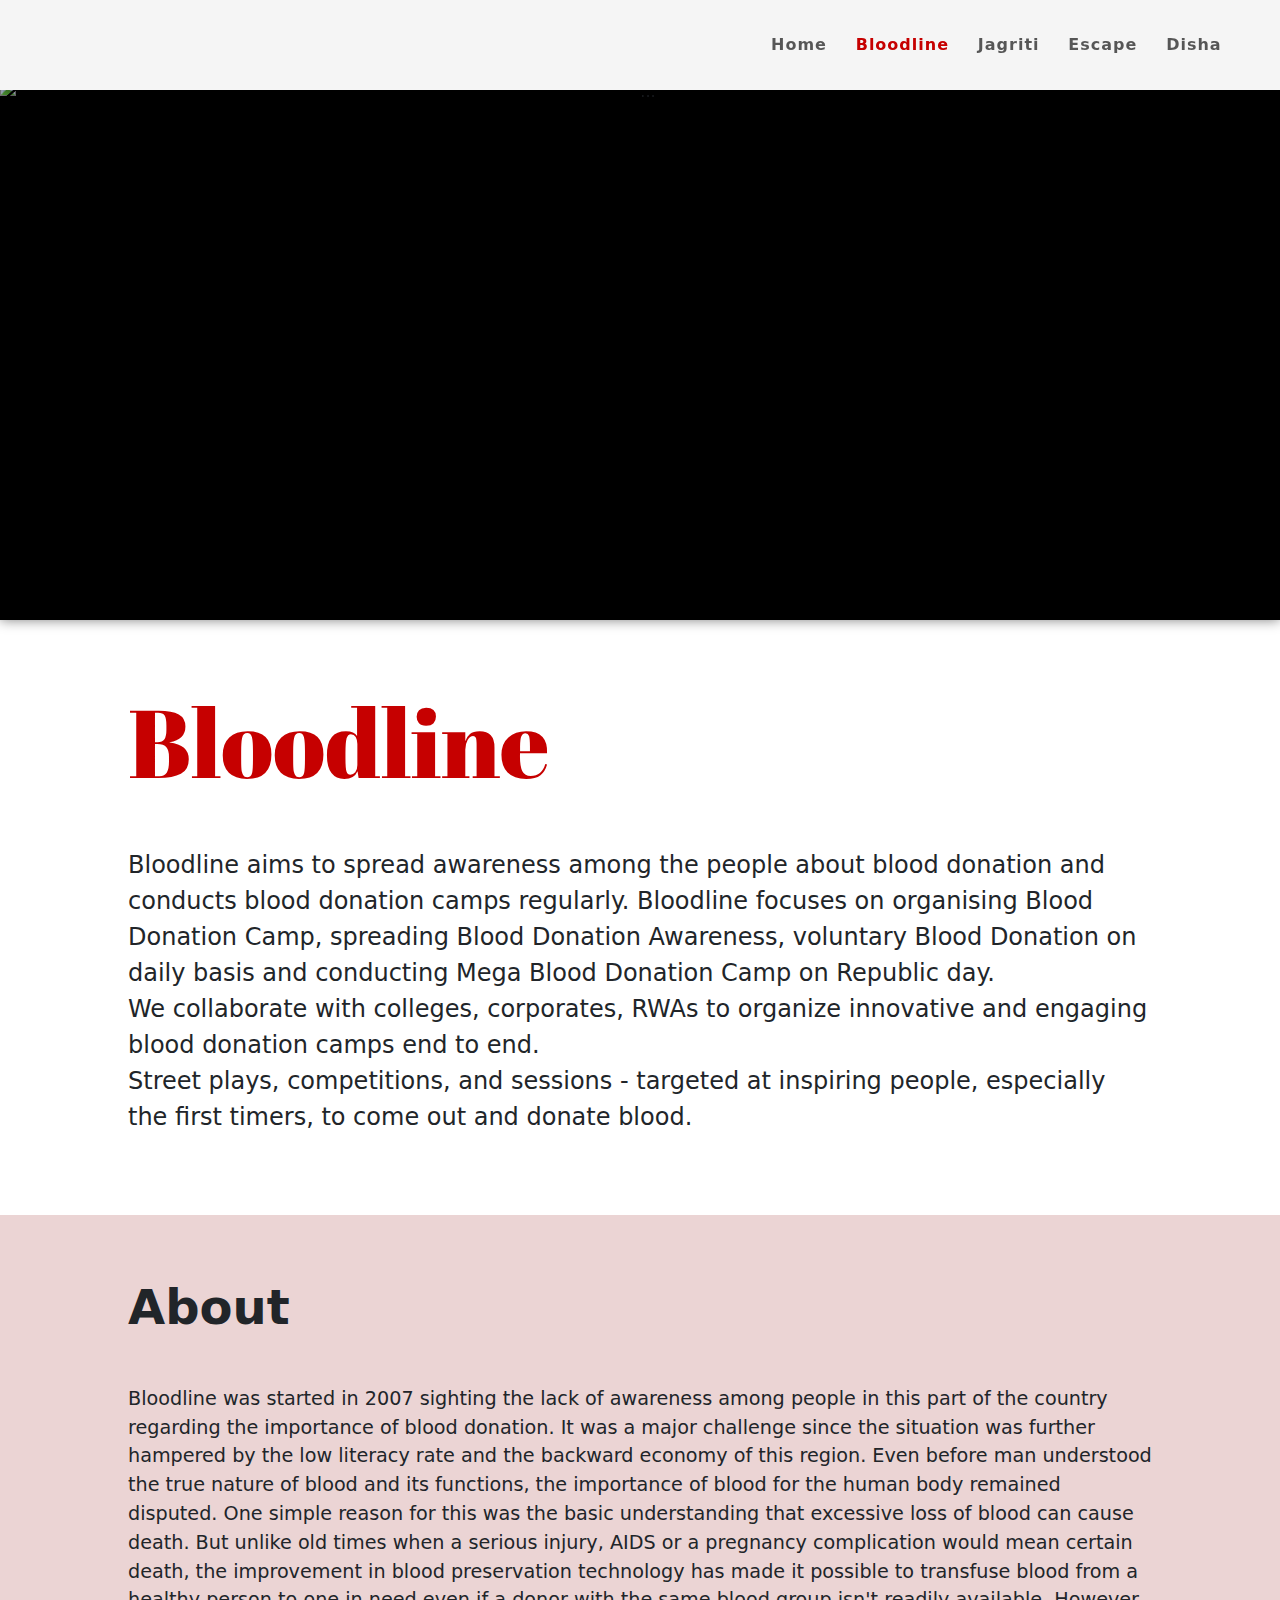
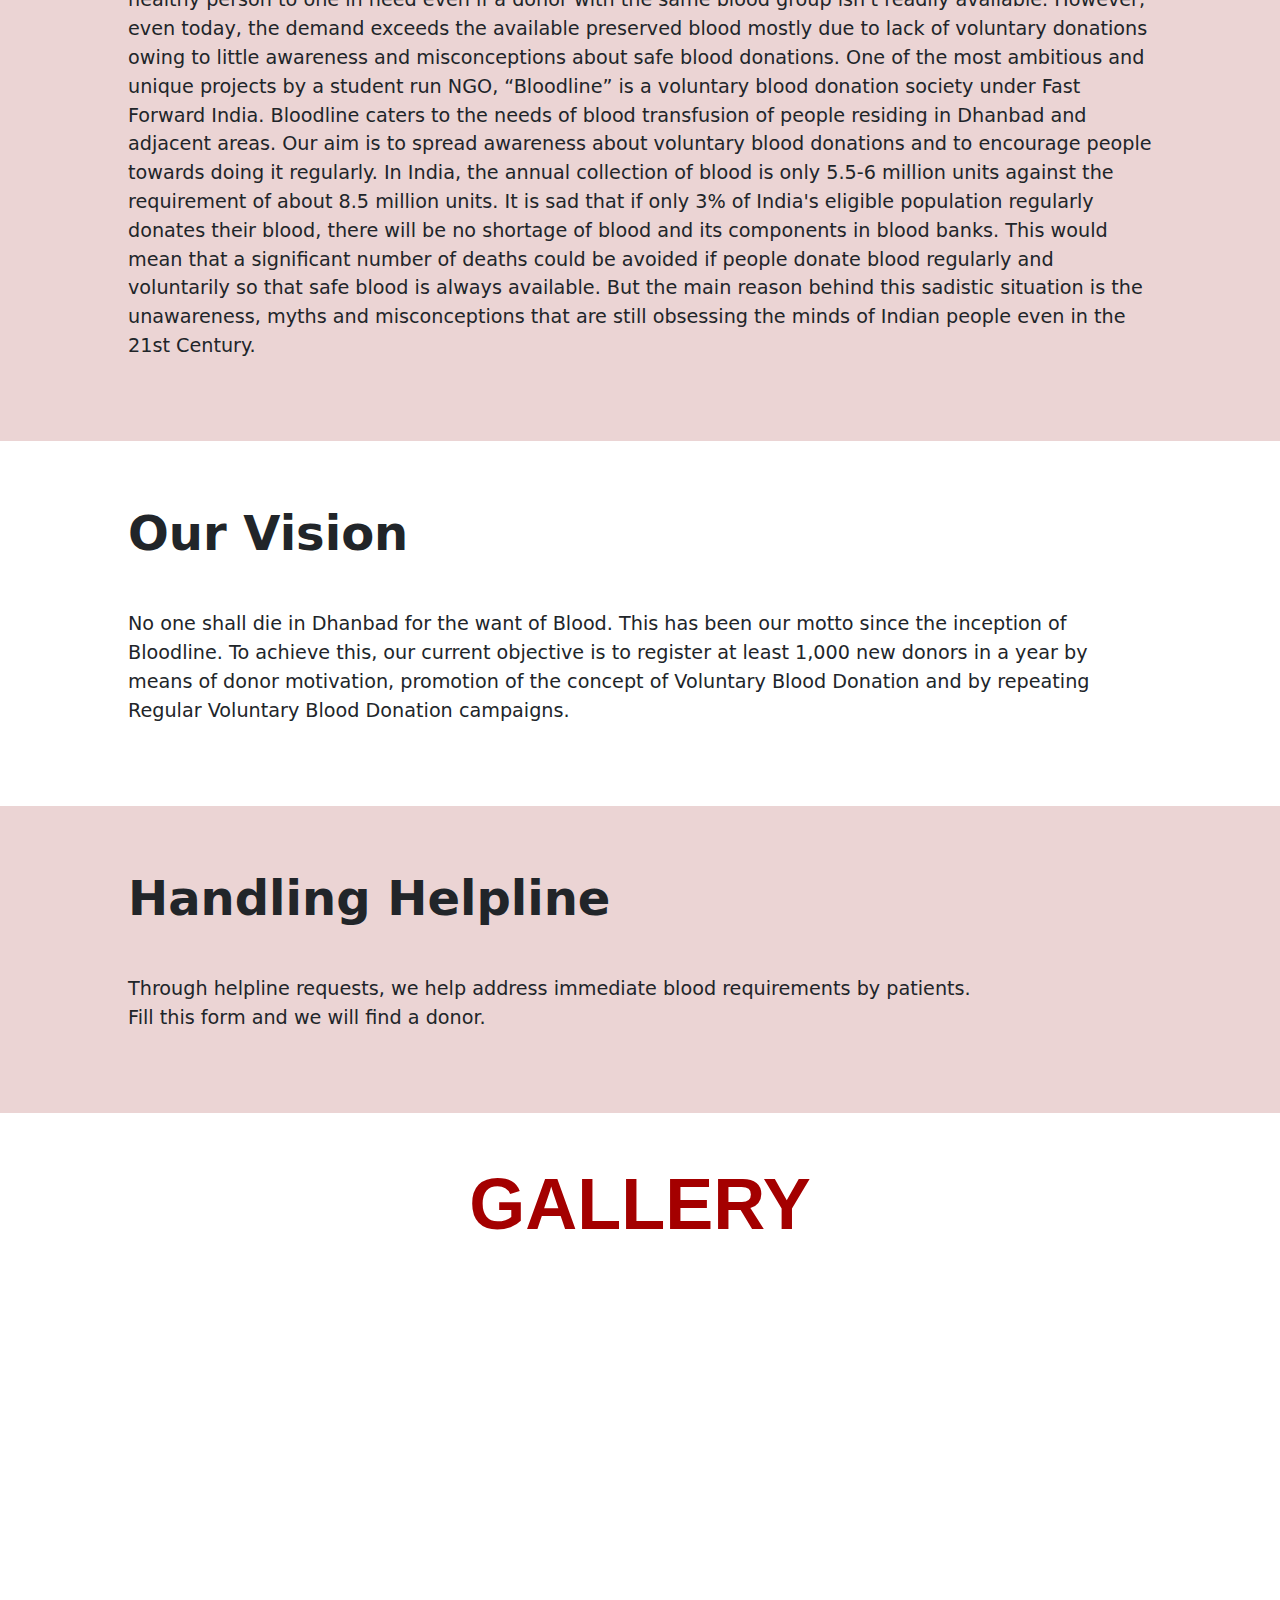
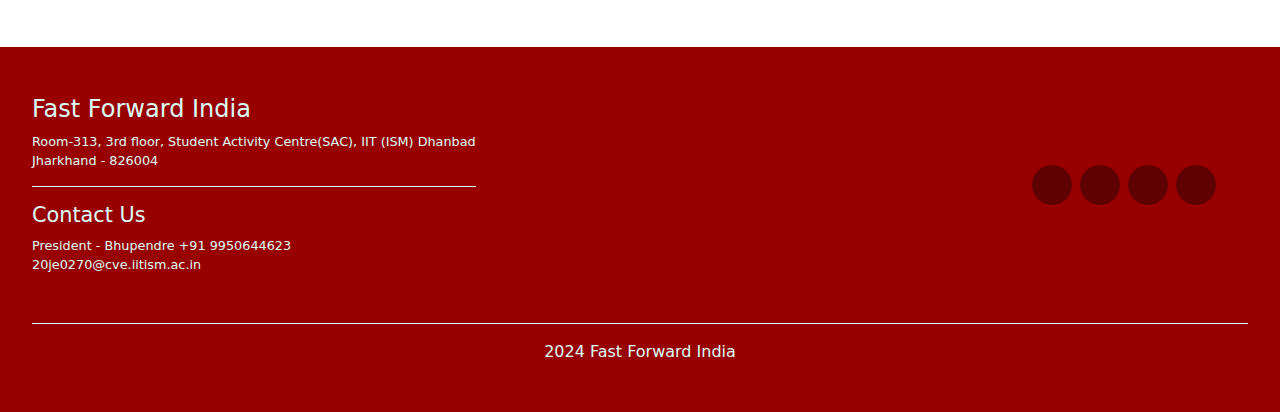
==== bloodline.html @ c29e9e85 "added more files" ====
<!DOCTYPE html>
<html lang="en">

<head>
    <meta charset="UTF-8">
    <meta name="viewport" content="width=device-width, initial-scale=1.0">
    <link rel="preconnect" href="https://fonts.googleapis.com">
    <link rel="preconnect" href="https://fonts.gstatic.com" crossorigin>
    <link href="https://fonts.googleapis.com/css2?family=Bebas+Neue&display=swap" rel="stylesheet">
    <link rel="stylesheet" href="	https://cdn.jsdelivr.net/npm/bootstrap@5.3.2/dist/css/bootstrap.min.css">
    <link rel="stylesheet" href="https://cdnjs.cloudflare.com/ajax/libs/font-awesome/6.5.1/css/all.min.css"
        integrity="sha512-DTOQO9RWCH3ppGqcWaEA1BIZOC6xxalwEsw9c2QQeAIftl+Vegovlnee1c9QX4TctnWMn13TZye+giMm8e2LwA=="
        crossorigin="anonymous" referrerpolicy="no-referrer" />
    <link rel="preconnect" href="https://fonts.googleapis.com">
    <link rel="preconnect" href="https://fonts.gstatic.com" crossorigin>
    <link
        href="https://fonts.googleapis.com/css2?family=Abril+Fatface&family=Montserrat:wght@300;400;500;600;700&family=Open+Sans&family=Playfair+Display:ital,wght@0,700;0,800;1,400;1,600;1,700&family=Poppins:wght@400;500&family=Roboto:wght@100;300;400;500;700&display=swap"
        rel="stylesheet">
    <title>Bloodline</title>
    <link rel="stylesheet" href="bloodline.css">
</head>

<body>
    <!-- navbar -->
    <nav class="navbar navbar-expand-md bg-body-tertiary fixed-top">
        <div class="container-fluid">
            <a class="navbar-brand" href="#">
                <img src="/images/FFI LOGO BLACK TRANSPARENT.png" alt="">
                <img src="/images/Logo-1 ISM.png" alt="">
            </a>
            <button class="navbar-toggler" type="button" data-bs-toggle="collapse" data-bs-target="#navbarNavDropdown"
                aria-controls="navbarNavDropdown" aria-expanded="false" aria-label="Toggle navigation">
                <span class="navbar-toggler-icon"></span>
            </button>
            <div class="collapse navbar-collapse" id="navbarNavDropdown">
                <div class="upper-nav" style="display: none;">
                    <button class="btn">Support a cause</button>
                </div>
                <ul class="navbar-nav">
                    <li class="nav-item">
                        <a class="nav-link" href="index.html">Home</a>
                    </li>
                    <!-- <li class="nav-item">
                        <a class="nav-link" href="about.html">About Us</a>
                    </li> -->
                    <li class="nav-item">
                        <a class="nav-link" href="bloodline.html" style="color: #c60000;">Bloodline</a>
                    </li>
                    <li class="nav-item">
                        <a class="nav-link" href="jagriti.html">Jagriti</a>
                    </li>
                    <li class="nav-item">
                        <a class="nav-link" href="escape.html">Escape</a>
                    </li>
                    <li class="nav-item">
                        <a class="nav-link" href="disha.html">Disha</a>
                    </li>

                </ul>
            </div>
        </div>
    </nav>


    <!-- <div class="top">
        
    </div> -->


    <!-- sliders -->

    <div id="carouselExampleAutoplaying" class="carousel slide" data-bs-ride="carousel">

        <div class="carousel-inner">
            <div class="carousel-item active">
                <center>
                    <img src="/images/Blood.png" class="d-block w-100" alt="...">
                </center>

            </div>

        </div>

    </div>

    <div class="info ">
        <h2>
            Bloodline
        </h2>
        <p>
            Bloodline aims to spread awareness among the people about blood donation and conducts blood donation camps
            regularly. Bloodline focuses on organising Blood Donation Camp, spreading Blood Donation Awareness,
            voluntary Blood Donation on daily basis and conducting Mega Blood Donation Camp on Republic day.
            <br>
            We collaborate with colleges, corporates, RWAs to organize innovative and engaging blood donation camps end
            to end.
            <br>
            Street plays, competitions, and sessions - targeted at inspiring people, especially the first timers, to
            come out and donate blood.
        </p>
    </div>

    <div class="common">
        <h2>
            About
        </h2>
        <p>
            Bloodline was started in 2007 sighting the lack of awareness among people in this part of the country
            regarding the importance of blood donation. It was a major challenge since the situation was further
            hampered by the low literacy rate and the backward economy of this region. Even before man understood the
            true nature of blood and its functions, the importance of blood for the human body remained disputed. One
            simple reason for this was the basic understanding that excessive loss of blood can cause death. But unlike
            old times when a serious injury, AIDS or a pregnancy complication would mean certain death, the improvement
            in blood preservation technology has made it possible to transfuse blood from a healthy person to one in
            need even if a donor with the same blood group isn't readily available. However, even today, the demand
            exceeds the available preserved blood mostly due to lack of voluntary donations owing to little awareness
            and misconceptions about safe blood donations. One of the most ambitious and unique projects by a student
            run NGO, “Bloodline” is a voluntary blood donation society under Fast Forward India. Bloodline caters to the
            needs of blood transfusion of people residing in Dhanbad and adjacent areas. Our aim is to spread awareness
            about voluntary blood donations and to encourage people towards doing it regularly. In India, the annual
            collection of blood is only 5.5-6 million units against the requirement of about 8.5 million units. It is
            sad that if only 3% of India's eligible population regularly donates their blood, there will be no shortage
            of blood and its components in blood banks. This would mean that a significant number of deaths could be
            avoided if people donate blood regularly and voluntarily so that safe blood is always available. But the
            main reason behind this sadistic situation is the unawareness, myths and misconceptions that are still
            obsessing the minds of Indian people even in the 21st Century.
        </p>
    </div>

    <div class="common">
        <h2>
            Our Vision
        </h2>
        <p>
            No one shall die in Dhanbad for the want of Blood. This has been our motto since the inception of Bloodline.
            To achieve this, our current objective is to register at least 1,000 new donors in a year by means of donor
            motivation, promotion of the concept of Voluntary Blood Donation and by repeating Regular Voluntary Blood
            Donation campaigns.
        </p>
    </div>

    <div class="common">
        <h2>
            Handling Helpline
        </h2>
        <p>
            Through helpline requests, we help address immediate blood requirements by patients. <br>
            Fill this form and we will find a donor.
            
        </p>
    </div>


    <!-- gallery -->

    <div class="gallery">
        <h1>GALLERY</h1>
        <div class="slider">
            <div class="slider-track">
                <div class="slide" style="background: url(/images/blood1.webp);"></div>
                <div class="slide" style="background: url(/images/blood2.webp);"></div>
                <div class="slide" style="background: url(/images/blood3.webp);"></div>
                <div class="slide" style="background: url(/images/blood4.webp);"></div>
                <div class="slide" style="background: url(/images/blood5.jpeg.jpg);"></div>
                <div class="slide" style="background: url(/images/blood6.jpeg.jpg);"></div>
                <div class="slide" style="background: url(/images/blood3.webp);"></div>
                

                <div class="slide" style="background: url(/images/blood1.webp);"></div>
                <div class="slide" style="background: url(/images/blood2.webp);"></div>
                <div class="slide" style="background: url(/images/blood3.webp);"></div>
                <div class="slide" style="background: url(/images/blood4.jpeg);"></div>
                <div class="slide" style="background: url(/images/blood5.jpeg.jpg);"></div>
                <div class="slide" style="background: url(/images/blood6.jpeg.jpg);"></div>
                <div class="slide" style="background: url(/images/blood3.webp);"></div>
                
            </div>
        </div>
    </div>


    <!-- footer -->

    <footer id="footer">
        <div class="footer">
            <div class="contact-us">
                <div class="address">
                    <h3>Fast Forward India</h3>
                    <p>Room-313, 3rd floor, Student Activity Centre(SAC), IIT (ISM) Dhanbad</p>
                    <p>Jharkhand - 826004</p>
                </div>
                <div class="contacts">
                    <h3>Contact Us</h3>
                    <p>President - Bhupendre <i class="fa fa-phone"></i> +91 9950644623</p>
                    <p><i class="fa-solid fa-envelope"></i> 20je0270@cve.iitism.ac.in</p>
                </div>
            </div>
            <div class="social-media">
                <div class="icons">
                    <i class="fa-brands fa-facebook-f"></i>
                </div>
                <div class="icons">
                    <i class="fa-brands fa-twitter"></i>
                </div>
                <div class="icons">
                    <i class="fa-brands fa-linkedin-in"></i>
                </div>
                <div class="icons">
                    <i class="fa-brands fa-instagram"></i>
                </div>
            </div>
        </div>
        <div class="line">
            <div class="innerline"></div>
        </div>
        <div class="copyright" style="margin-top: 1rem;">
            <p style="color: #DAFFFB; text-align: center;"><i class="fa-regular fa-copyright"> </i>2024 Fast Forward
                India</p>
        </div>
    </footer>


    <script src="	https://cdn.jsdelivr.net/npm/bootstrap@5.3.2/dist/js/bootstrap.bundle.min.js"></script>
</body>

</html>
---- bloodline.css ----
body {
    scroll-behavior: smooth;
}


.navbar {
    background-color: whitesmoke !important;
    box-shadow: 0 0px 24px black;
}

.navbar-brand {
    display: flex;
    align-items: center;
    gap: 1rem;
    margin-left: 2rem;
}

.navbar-brand img {
    height: 4rem;
}

.collapse {
    display: flex;
    flex-direction: column;
    justify-content: flex-end;
    align-items: flex-end;
    margin-right: 2rem;
}


.upper-nav .btn {
    background-color: #176B87;
    color: #DAFFFB;
    box-shadow: 2px 2px 8px grey;
    padding: .3rem .8rem;
    transition: .2s;
    margin: .4rem 0;
}

.upper-nav .btn:hover {
    background-color: #860101;
    cursor: pointer;
    /* font-weight: 700; */
    transform: scale(1.04);
    box-shadow: 2px 2px 8px rgb(105, 105, 105);
}

.collapse ul li {
    margin: 0 .4rem;
}


.collapse ul li a {
    transition: .2s;
    letter-spacing: 1px;
    font-weight: 600;
}

.collapse ul li a:hover {
    color:#c60000;
    cursor: pointer;
}

.dropdown-menu {
    box-shadow: 0 0 8px gray;
    border: none !important;
}




/* caroesel */


.carousel {
    max-height: 90vh !important;
    min-height: 60vh !important;
    margin-top: 5rem;
    box-shadow: 0 0 12px grey;
    background-color: black;
    position: relative;
}

.carousel-inner {
    max-height: 90vh !important;
    min-height: 60vh !important;
}


.carousel-item {
    min-height: 60vh;
    max-height: 90vh;

}

.carousel-item img {
    min-height: 60vh;
}





.info {
    padding: 4rem 8rem;

}

.info h2 {
    margin-bottom: 3rem;
    font-family: 'Abril Fatface', serif;
    color: #c60000;
    font-size: 6rem;
}


.info p {
    font-size: 1.5rem;
}

.common {
    padding: 4rem 8rem;

}

.common h2 {
    margin-bottom: 3rem;
    font-size: 3rem;
    font-weight: 800;
}

.common p {
    font-size: 1.2rem;
}

.common:nth-of-type(odd) {
    background-color:#ebd4d4;
}


/* gallery */


.gallery {
    background-color: white;
    padding: 3rem;
}

.gallery h1 {
    color: #a40000;
    font-size: 8vh;
    font-weight: 700;
    text-align: center;
    margin-bottom: 2rem;
    font-family: Arial, Helvetica, sans-serif;
}

.slider {
    overflow: hidden;
    -webkit-mask: linear-gradient(90deg, transparent, white, 20%, white 80%, transparent);
    mask: linear-gradient(90deg, transparent, white, 20%, white 80%, transparent);
}

.slider .slider-track {
    display: flex;
    gap: 2rem;
    width: calc(20rem * 14);
    animation: slide 15s linear infinite;

}

/* .slider .slider-track:hover{
    animation-play-state: paused;
} */
.slider .slider-track .slide {
    width: 20rem;
    height: 20rem;
    background-size: cover !important;
}

@keyframes slide {
    0% {
        transform: translate(0);
    }

    100% {
        transform: translate(calc(-20rem*7));
    }
}


/* footer */

footer {
    background-color: #980000;
    padding-bottom: 2rem;
}

.footer {
    display: flex;
    flex-wrap: wrap;
    justify-content: space-between;
    background-color: #980000;
    padding: 3rem 2rem;

}

.footer .contact-us {
    color: #DAFFFB;
    display: flex;
    flex-direction: column;
    justify-content: center;
}

.footer .contact-us .address {
    border-bottom: 1px solid #DAFFFB;
    padding-bottom: 1rem;
    margin-bottom: 1rem;
}

.footer .contact-us .address h3 {
    font-size: 1.5rem;
}

.footer .contact-us .address p {
    font-size: .8rem;
    margin: 0;
}


.footer .contact-us .contacts h3 {
    font-size: 1.3rem;
}

.footer .contact-us .contacts p {
    font-size: .8rem;
    margin: 0;
}

.footer .social-media {
    display: flex;
    align-items: center;
    gap: .5rem;
    margin: 2rem;
}

.footer .social-media .icons {
    background-color: #5f0101;
    padding: .5rem;
    height: 2.5rem;
    width: 2.5rem;
    border-radius: 50%;
    text-align: center;
}

.footer .social-media .icons i {
    color: #DAFFFB;
}

footer .line {
    height: 1px;
    background-color: #980000;
    padding: 0 2rem;
}

footer .line .innerline {
    background-color: #DAFFFB;
    height: 100%;
}
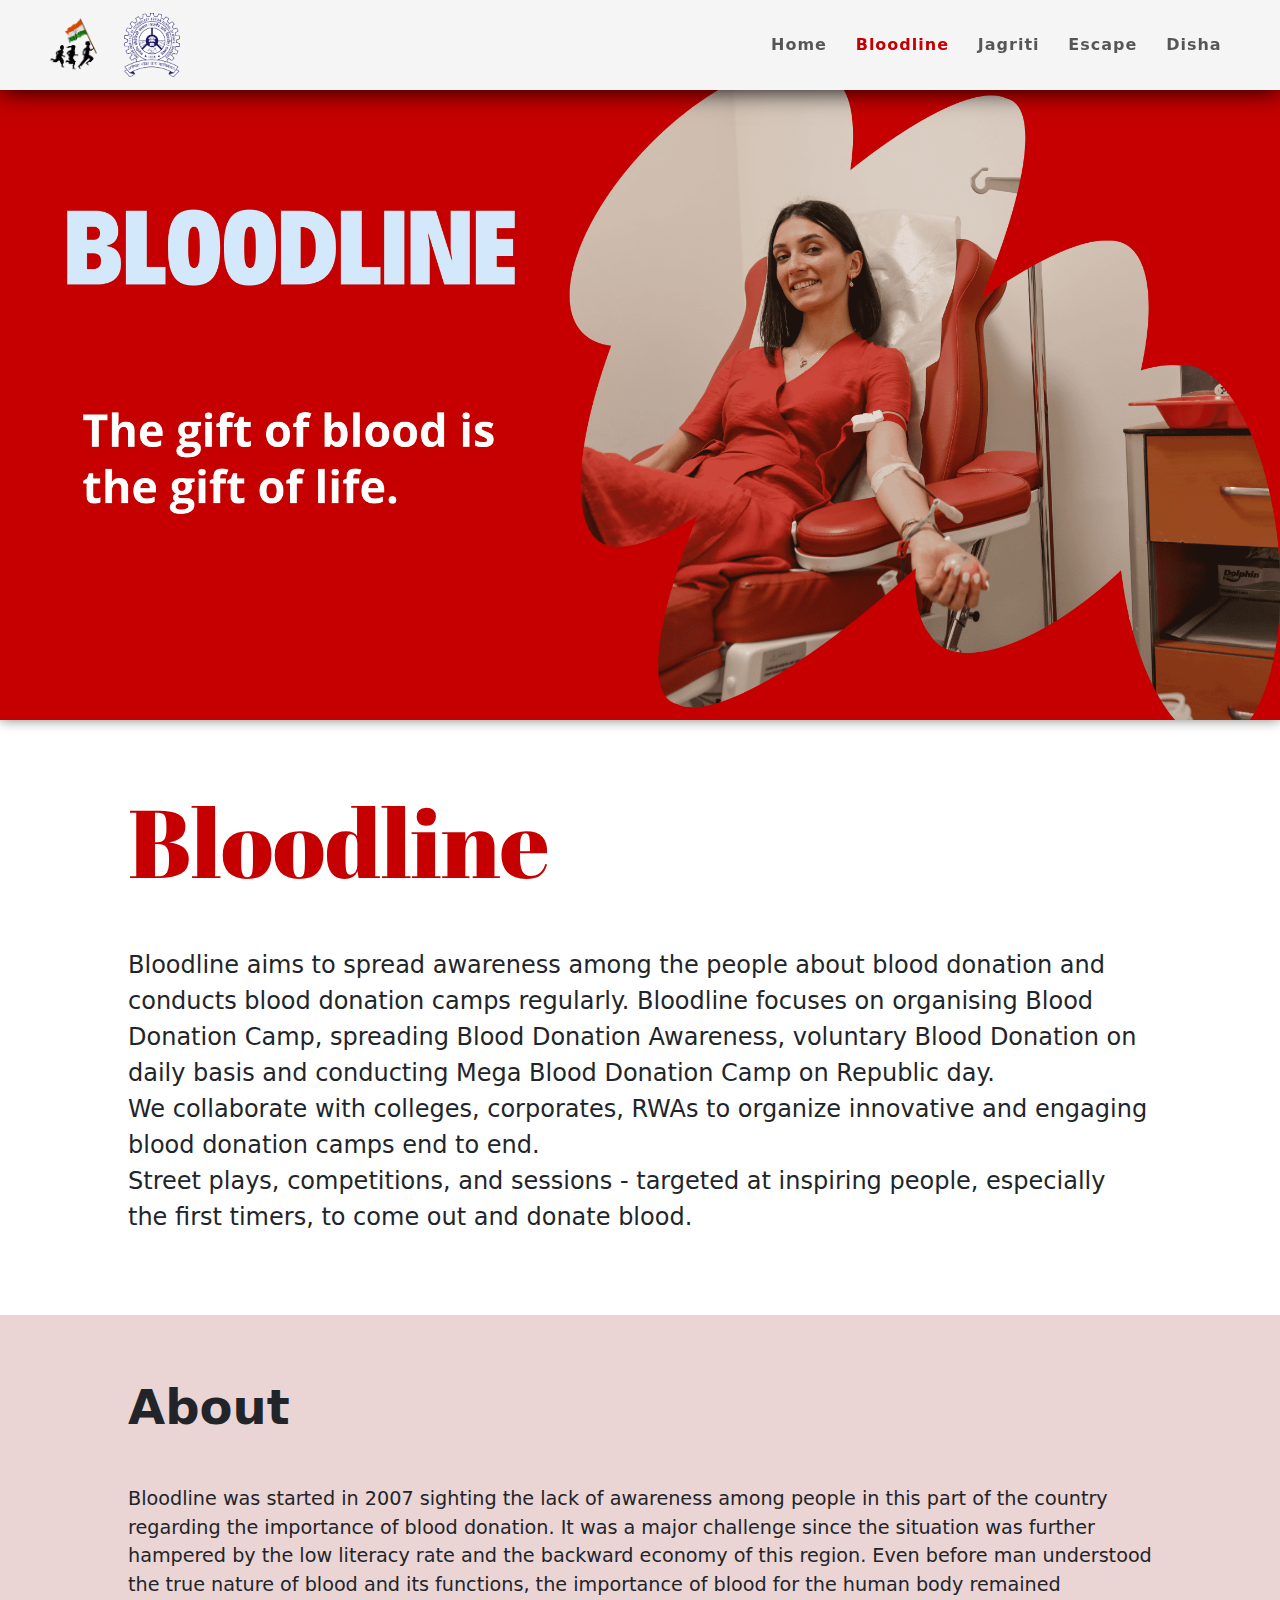
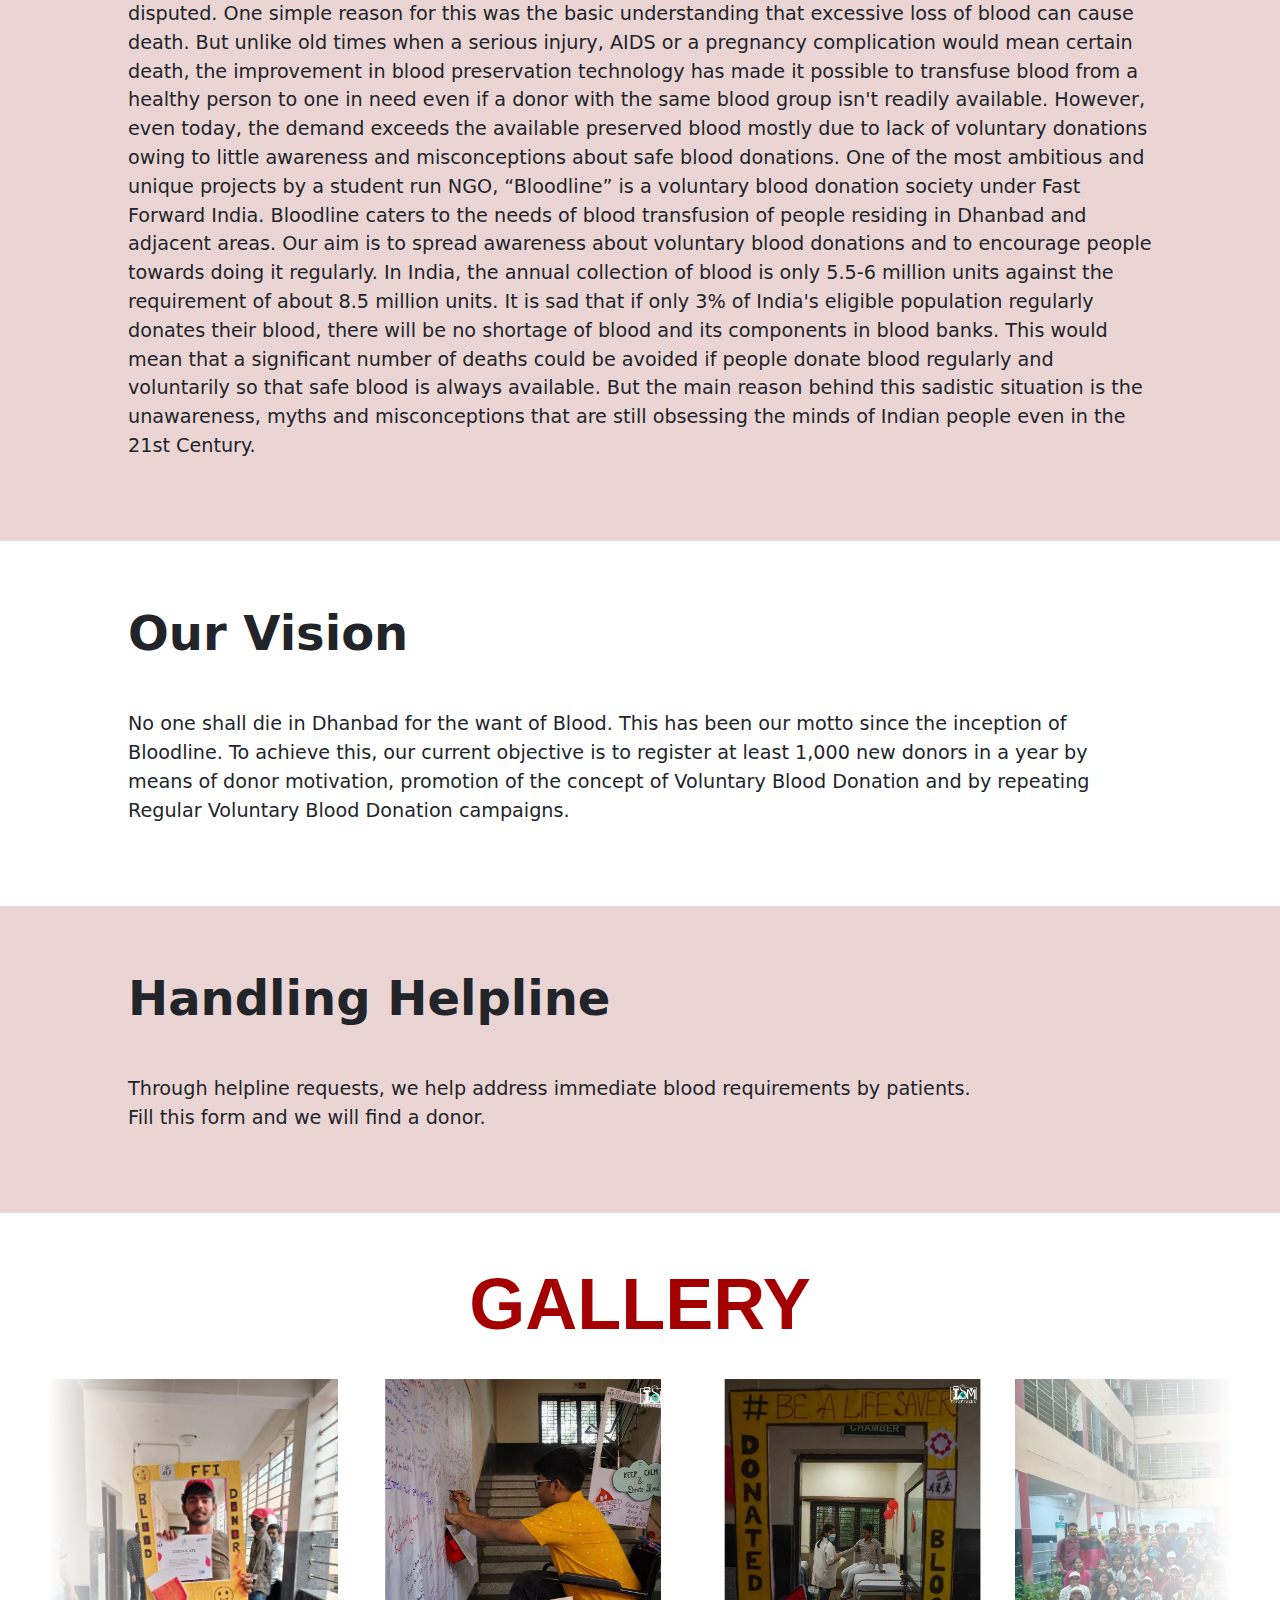
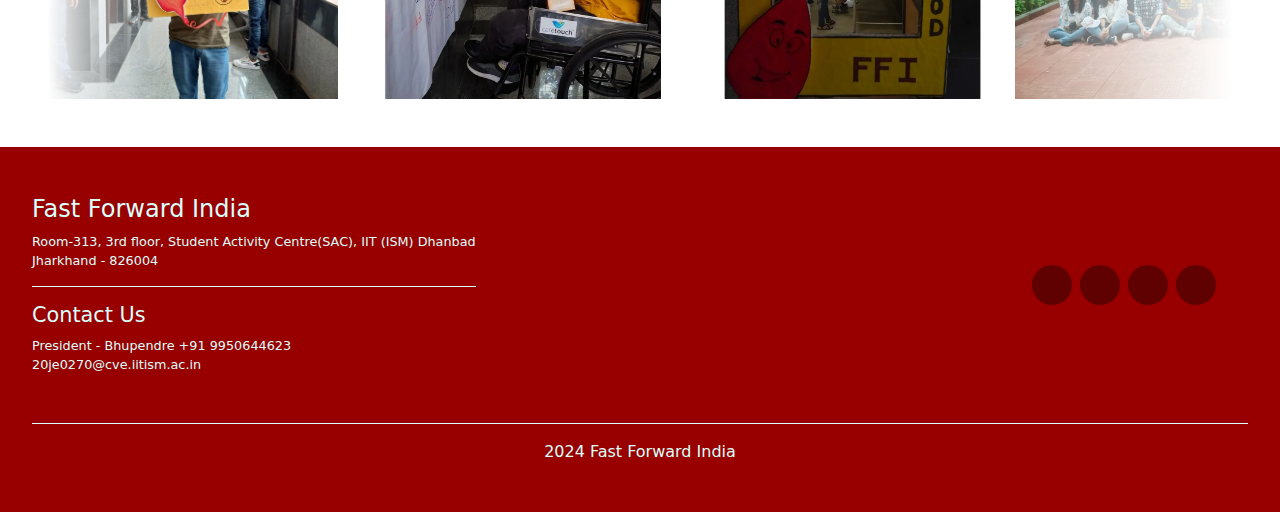
==== commit f854a529: "Update bloodline.html" ====
--- a/bloodline.html
+++ b/bloodline.html
@@ -25,8 +25,8 @@
     <nav class="navbar navbar-expand-md bg-body-tertiary fixed-top">
         <div class="container-fluid">
             <a class="navbar-brand" href="#">
-                <img src="/images/FFI LOGO BLACK TRANSPARENT.png" alt="">
-                <img src="/images/Logo-1 ISM.png" alt="">
+                <img src="./images/FFI LOGO BLACK TRANSPARENT.png" alt="">
+                <img src="./images/Logo-1 ISM.png" alt="">
             </a>
             <button class="navbar-toggler" type="button" data-bs-toggle="collapse" data-bs-target="#navbarNavDropdown"
                 aria-controls="navbarNavDropdown" aria-expanded="false" aria-label="Toggle navigation">
@@ -74,7 +74,7 @@
         <div class="carousel-inner">
             <div class="carousel-item active">
                 <center>
-                    <img src="/images/Blood.png" class="d-block w-100" alt="...">
+                    <img src="./images/Blood.png" class="d-block w-100" alt="...">
                 </center>
 
             </div>
@@ -157,22 +157,22 @@
         <h1>GALLERY</h1>
         <div class="slider">
             <div class="slider-track">
-                <div class="slide" style="background: url(/images/blood1.webp);"></div>
-                <div class="slide" style="background: url(/images/blood2.webp);"></div>
-                <div class="slide" style="background: url(/images/blood3.webp);"></div>
-                <div class="slide" style="background: url(/images/blood4.webp);"></div>
-                <div class="slide" style="background: url(/images/blood5.jpeg.jpg);"></div>
-                <div class="slide" style="background: url(/images/blood6.jpeg.jpg);"></div>
-                <div class="slide" style="background: url(/images/blood3.webp);"></div>
+                <div class="slide" style="background: url(./images/blood1.webp);"></div>
+                <div class="slide" style="background: url(./images/blood2.webp);"></div>
+                <div class="slide" style="background: url(./images/blood3.webp);"></div>
+                <div class="slide" style="background: url(./images/blood4.webp);"></div>
+                <div class="slide" style="background: url(./images/blood5.jpeg.jpg);"></div>
+                <div class="slide" style="background: url(./images/blood6.jpeg.jpg);"></div>
+                <div class="slide" style="background: url(./images/blood3.webp);"></div>
                 
 
-                <div class="slide" style="background: url(/images/blood1.webp);"></div>
-                <div class="slide" style="background: url(/images/blood2.webp);"></div>
-                <div class="slide" style="background: url(/images/blood3.webp);"></div>
-                <div class="slide" style="background: url(/images/blood4.jpeg);"></div>
-                <div class="slide" style="background: url(/images/blood5.jpeg.jpg);"></div>
-                <div class="slide" style="background: url(/images/blood6.jpeg.jpg);"></div>
-                <div class="slide" style="background: url(/images/blood3.webp);"></div>
+                <div class="slide" style="background: url(./images/blood1.webp);"></div>
+                <div class="slide" style="background: url(./images/blood2.webp);"></div>
+                <div class="slide" style="background: url(./images/blood3.webp);"></div>
+                <div class="slide" style="background: url(./images/blood4.jpeg);"></div>
+                <div class="slide" style="background: url(./images/blood5.jpeg.jpg);"></div>
+                <div class="slide" style="background: url(./images/blood6.jpeg.jpg);"></div>
+                <div class="slide" style="background: url(./images/blood3.webp);"></div>
                 
             </div>
         </div>
@@ -223,4 +223,4 @@
     <script src="	https://cdn.jsdelivr.net/npm/bootstrap@5.3.2/dist/js/bootstrap.bundle.min.js"></script>
 </body>
 
-</html>+</html>
